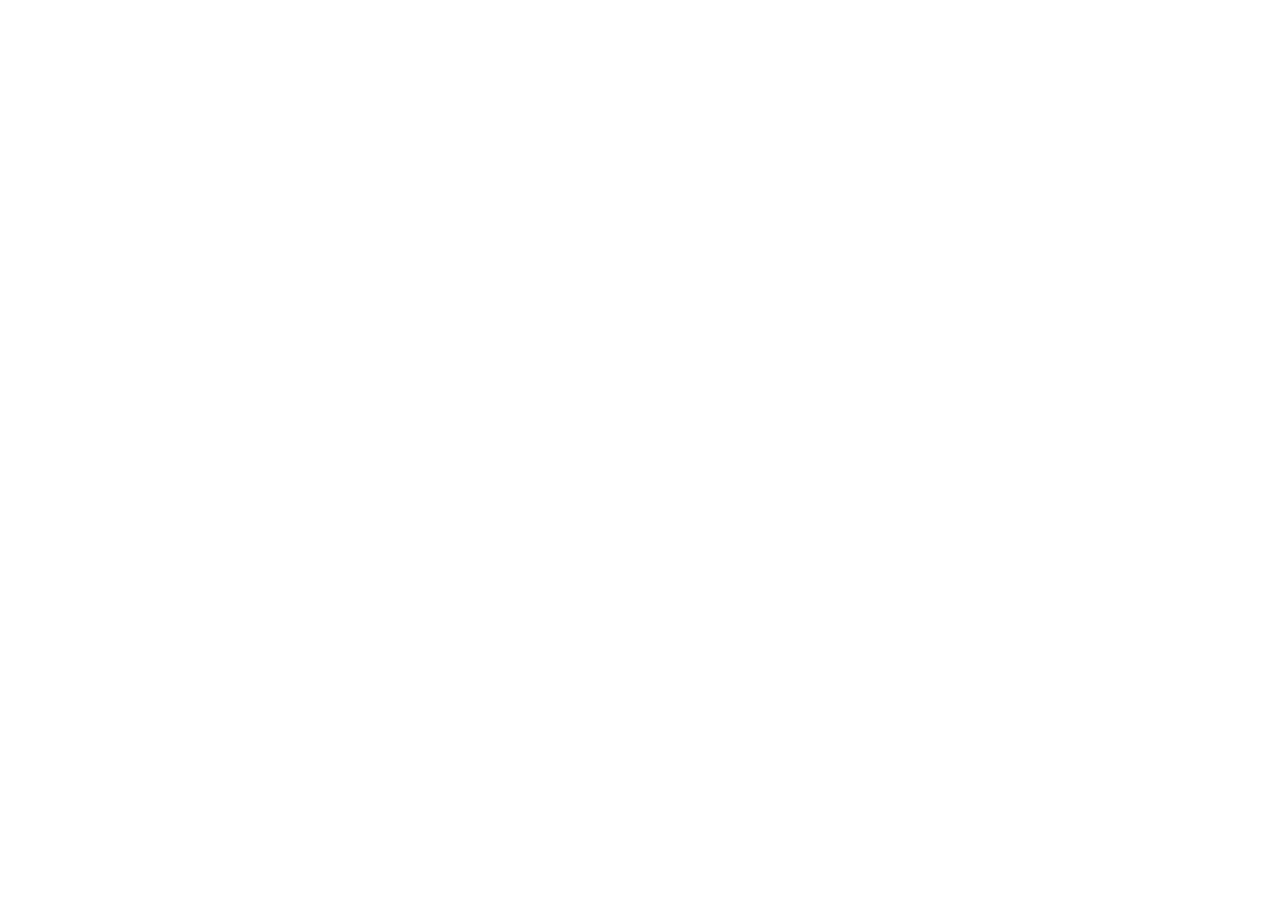
==== index.html @ d68c9070 "primer repositorio" ====
<!DOCTYPE html>
<html lang="en">
<head>
    <meta charset="UTF-8">
    <meta name="viewport" content="width=device-width, initial-scale=1.0">
    <title>Document</title>
</head>
<body>
    
</body>
</html>
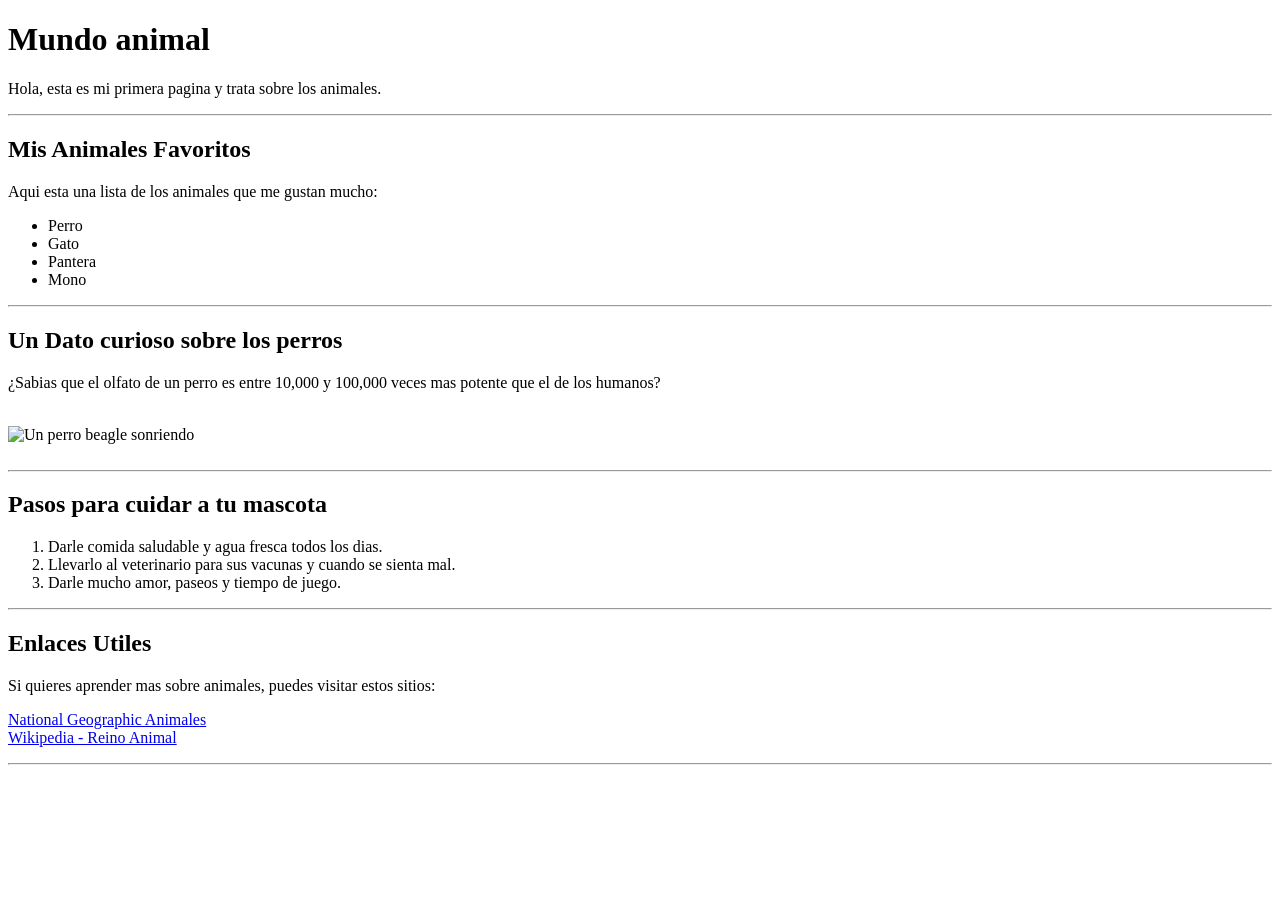
==== commit a4b44f0c: "index.html" ====
--- a/index.html
+++ b/index.html
@@ -1,11 +1,58 @@
 <!DOCTYPE html>
-<html lang="en">
+<html>
 <head>
-    <meta charset="UTF-8">
-    <meta name="viewport" content="width=device-width, initial-scale=1.0">
-    <title>Document</title>
+    <title>Mi Primera Pagina de Animales</title>
 </head>
 <body>
+
+    <h1>Mundo animal</h1>
+    <p>Hola, esta es mi primera pagina y trata sobre los animales.</p>
+
+    <hr>
+
+    <h2>Mis Animales Favoritos</h2>
+    <p>Aqui esta una lista de los animales que me gustan mucho:</p>
     
+    <ul>
+        <li>Perro </li>
+        <li>Gato </li>
+        <li>Pantera</li>
+        <li>Mono</li>
+    </ul>
+
+    <hr>
+
+    <h2>Un Dato curioso sobre los perros</h2>
+    <p>¿Sabias que el olfato de un perro es entre 10,000 y 100,000 veces mas potente que el de los humanos?</p>
+    
+    <br>
+
+    <img src="https://images.unsplash.com/photo-1543466835-00a7907e9de1?w=400" alt="Un perro beagle sonriendo" width="400">
+
+    <br><br>
+
+    <hr>
+
+    <h2>Pasos para cuidar a tu mascota</h2>
+    <ol>
+        <li>Darle comida saludable y agua fresca todos los dias.</li>
+        <li>Llevarlo al veterinario para sus vacunas y cuando se sienta mal.</li>
+        <li>Darle mucho amor, paseos y tiempo de juego.</li>
+    </ol>
+
+    <hr>
+
+    <h2>Enlaces Utiles</h2>
+    <p>Si quieres aprender mas sobre animales, puedes visitar estos sitios:</p>
+    <p>
+        <a href="https://www.nationalgeographic.es/animales" target="_blank">National Geographic Animales</a>
+        <br>
+        <a href="https://es.wikipedia.org/wiki/Animalia" target="_blank">Wikipedia - Reino Animal</a>
+    </p>
+
+    <hr>
+
+    
+
 </body>
 </html>
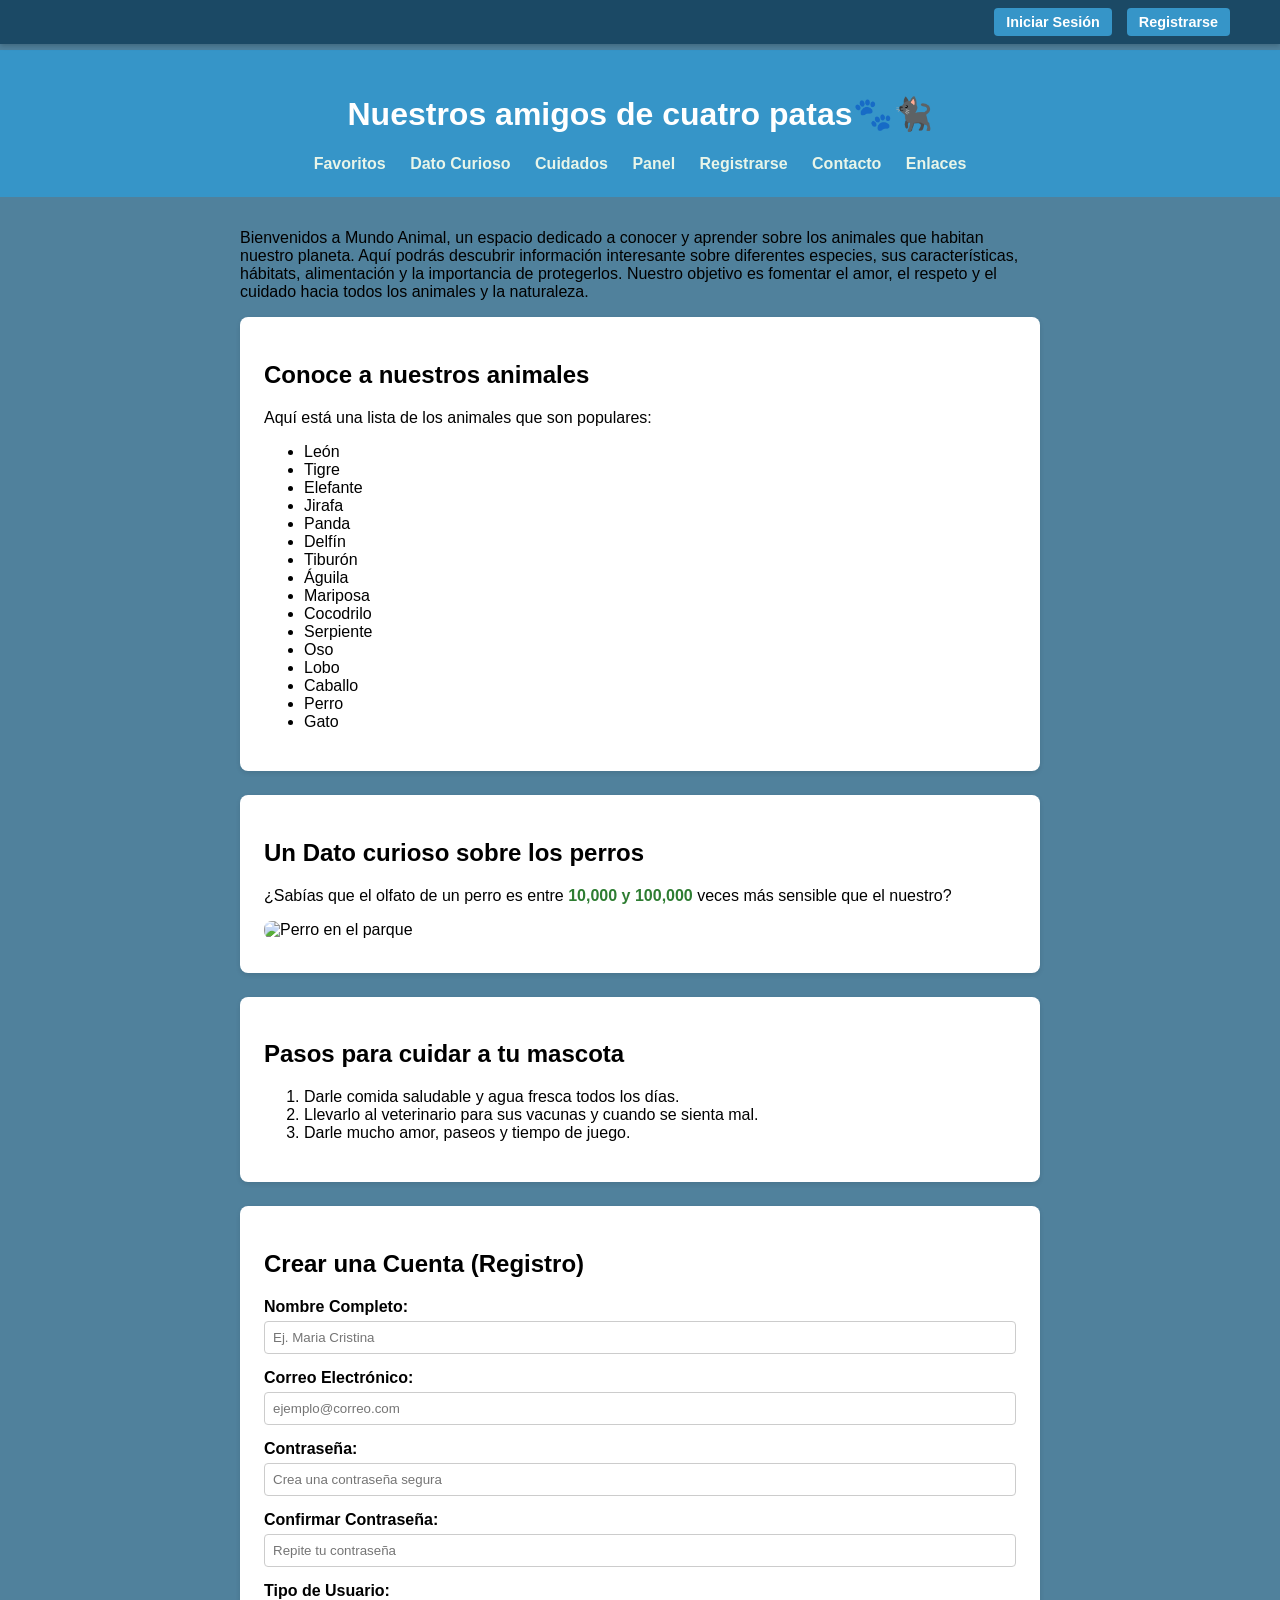
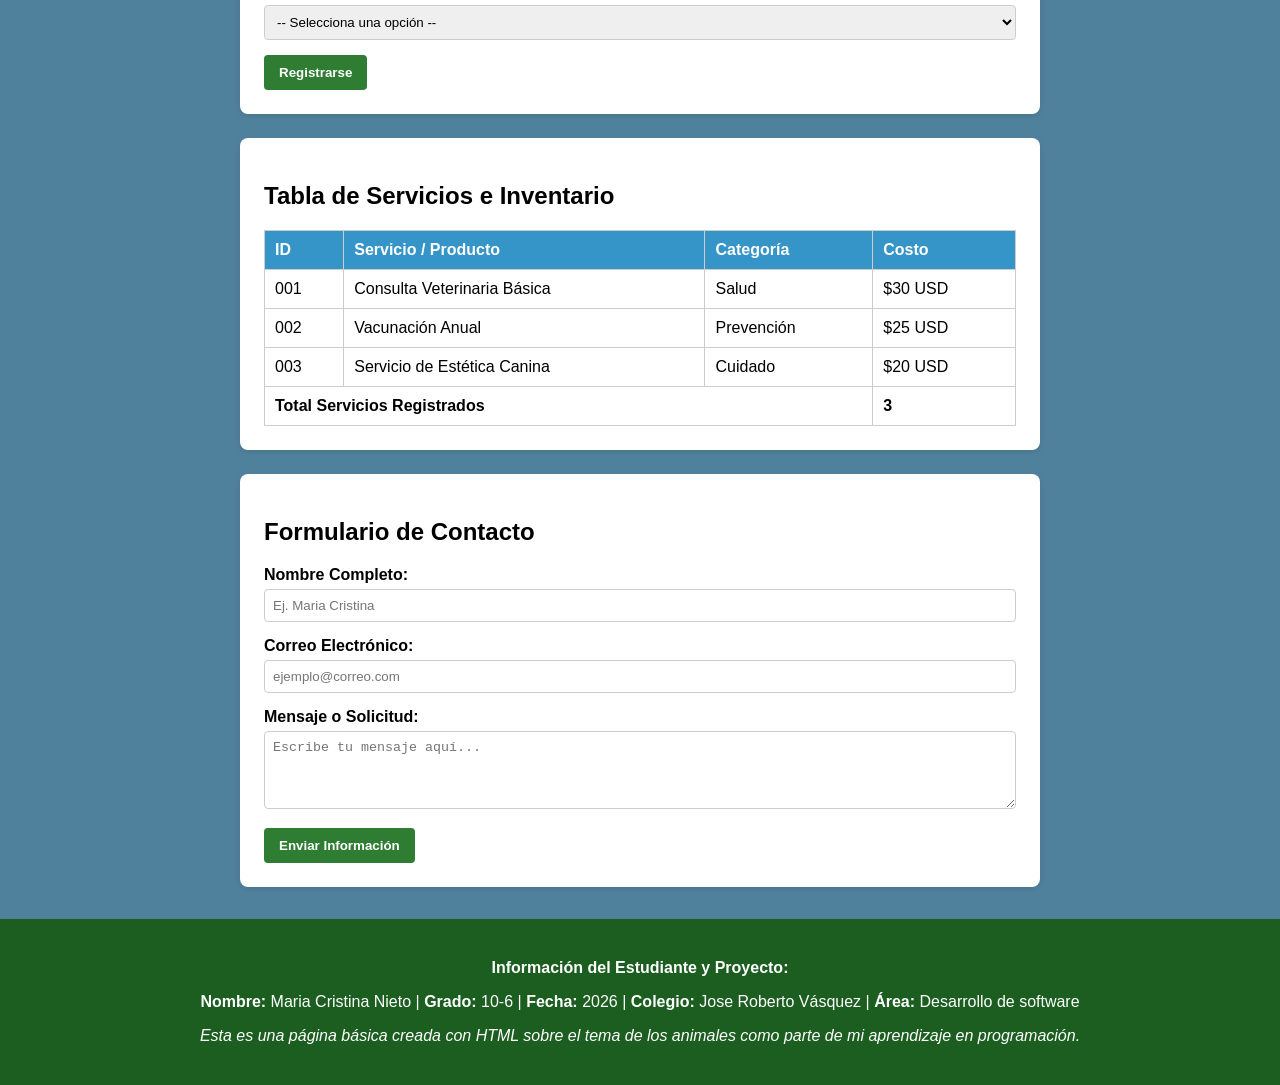
==== commit 95e7b8a3: "ejemplos-cristina" ====
--- a/index.html
+++ b/index.html
@@ -1,58 +1,358 @@
 <!DOCTYPE html>
-<html>
+<html lang="es">
 <head>
-    <title>Mi Primera Pagina de Animales</title>
+    <meta charset="UTF-8">
+    <meta name="viewport" content="width=device-width, initial-scale=1.0">
+    <title>Mundo animal</title>
+    <style>
+        html {
+            scroll-behavior: smooth;
+        }
+
+        body {
+            font-family: Arial, sans-serif;
+            margin: 0;
+            padding-top: 50px;
+            background-color: #50819c; 
+            color: #000000;
+        }
+
+        /* BARRA SUPERIOR FIJA (ESQUINA SUPERIOR DERECHA) */
+        .topbar {
+            position: fixed;
+            top: 0;
+            left: 0;
+            width: 100%;
+            background-color: #1b4965;
+            padding: 8px 20px;
+            box-sizing: border-box;
+            display: flex;
+            justify-content: flex-end;
+            align-items: center;
+            z-index: 1000;
+            box-shadow: 0 2px 5px rgba(0,0,0,0.2);
+        }
+
+        .topbar-user {
+            display: flex;
+            gap: 15px;
+            margin-right: 30px;
+        }
+
+        .topbar-user a {
+            color: #ffffff;
+            text-decoration: none;
+            font-size: 0.9rem;
+            font-weight: bold;
+            background-color: #3695c8;
+            padding: 6px 12px;
+            border-radius: 4px;
+            transition: background-color 0.3s;
+        }
+
+        .topbar-user a:hover {
+            background-color: #2e7d32;
+        }
+
+        /* ENCABEZADO Y NAVEGACIÓN PRINCIPAL */
+        header {
+            background-color: #3695c8;
+            color: white;
+            padding: 1.5rem;
+            text-align: center;
+        }
+
+        nav {
+            margin-top: 10px;
+        }
+
+        nav a {
+            color: #e8f5e9;
+            text-decoration: none;
+            margin: 0 10px;
+            font-weight: bold;
+        }
+
+        nav a:hover {
+            text-decoration: underline;
+        }
+
+        main {
+            max-width: 800px;
+            margin: 2rem auto;
+            padding: 0 1rem;
+        }
+
+        .card {
+            background-color: white;
+            border-radius: 8px;
+            padding: 1.5rem;
+            margin-bottom: 1.5rem;
+            box-shadow: 0 2px 5px rgba(0,0,0,0.1);
+        }
+
+        .card img {
+            max-width: 100%;
+            height: auto;
+            border-radius: 8px;
+            display: block;
+            margin: 10px 0;
+        }
+
+        .resaltado {
+            color: #2e7d32;
+            font-weight: bold;
+        }
+
+        /* Estilos para la tabla */
+        table {
+            width: 100%;
+            border-collapse: collapse;
+            margin-top: 10px;
+        }
+
+        table, th, td {
+            border: 1px solid #ccc;
+        }
+
+        th, td {
+            padding: 10px;
+            text-align: left;
+        }
+
+        th {
+            background-color: #3695c8;
+            color: white;
+        }
+
+        /* Estilos para formularios */
+        form div {
+            margin-bottom: 15px;
+        }
+
+        form label {
+            display: block;
+            margin-bottom: 5px;
+            font-weight: bold;
+        }
+
+        form input[type="text"],
+        form input[type="email"],
+        form input[type="password"],
+        form select,
+        form textarea {
+            width: 100%;
+            padding: 8px;
+            box-sizing: border-box;
+            border: 1px solid #ccc;
+            border-radius: 4px;
+        }
+
+        form button {
+            background-color: #2e7d32;
+            color: white;
+            border: none;
+            padding: 10px 15px;
+            border-radius: 4px;
+            cursor: pointer;
+            font-weight: bold;
+        }
+
+        form button:hover {
+            background-color: #1b5e20;
+        }
+
+        footer {
+            background-color: #1b5e20;
+            color: white;
+            text-align: center;
+            padding: 1.5rem;
+            margin-top: 2rem;
+        }
+
+        footer a {
+            color: #a5d6a7;
+        }
+    </style>
 </head>
 <body>
 
-    <h1>Mundo animal</h1>
-    <p>Hola, esta es mi primera pagina y trata sobre los animales.</p>
-
-    <hr>
-
-    <h2>Mis Animales Favoritos</h2>
-    <p>Aqui esta una lista de los animales que me gustan mucho:</p>
+    <!-- BARRA SUPERIOR FIJA CON BOTONES EN LA ESQUINA -->
+    <div class="topbar">
+        <div class="topbar-user">
+            <a href="#contacto"> Iniciar Sesión</a>
+            <a href="#registro">Registrarse</a>
+        </div>
+    </div>
+
+    <header>
+        <h1>Nuestros amigos de cuatro patas🐾🐈‍⬛</h1>
+        <nav>
+            <a href="#favoritos">Favoritos</a>
+            <a href="#datos">Dato Curioso</a>
+            <a href="#cuidados">Cuidados</a>
+            <a href="#panel">Panel</a>
+            <a href="#registro">Registrarse</a>
+            <a href="#contacto">Contacto</a>
+            <a href="#enlaces">Enlaces</a>
+        </nav>
+    </header>
+
+    <main>
+        <p>Bienvenidos a Mundo Animal, un espacio dedicado a conocer y aprender sobre los animales que habitan nuestro planeta. Aquí podrás descubrir información interesante sobre diferentes especies, sus características, hábitats, alimentación y la importancia de protegerlos. Nuestro objetivo es fomentar el amor, el respeto y el cuidado hacia todos los animales y la naturaleza.</p>
+
+        <!-- Bloque 1: Favoritos -->
+        <div class="card" id="favoritos">
+            <h2>Conoce a nuestros animales</h2>
+            <p>Aquí está una lista de los animales que son populares:</p>
+            <ul>
+                <li>León</li>
+                <li>Tigre</li>
+                <li>Elefante</li>
+                <li>Jirafa</li>
+                <li>Panda</li>
+                <li>Delfín</li>
+                <li>Tiburón</li>
+                <li>Águila</li>
+                <li>Mariposa</li>
+                <li>Cocodrilo</li>
+                <li>Serpiente</li>
+                <li>Oso</li>
+                <li>Lobo</li>
+                <li>Caballo</li>
+                <li>Perro</li>
+                <li>Gato</li>
+            </ul>
+        </div>
+
+        <!-- Bloque 2: Dato curioso -->
+        <div class="card" id="datos">
+            <h2>Un Dato curioso sobre los perros</h2>
+            <p>¿Sabías que el olfato de un perro es entre <span class="resaltado">10,000 y 100,000</span> veces más sensible que el nuestro?</p>
+            <img src="https://images.unsplash.com/photo-1543466835-00a7907e9de1" alt="Perro en el parque">
+        </div>
+
+        <!-- Bloque 3: Pasos para cuidar a la mascota -->
+        <div class="card" id="cuidados">
+            <h2>Pasos para cuidar a tu mascota</h2>
+            <ol>
+                <li>Darle comida saludable y agua fresca todos los días.</li>
+                <li>Llevarlo al veterinario para sus vacunas y cuando se sienta mal.</li>
+                <li>Darle mucho amor, paseos y tiempo de juego.</li>
+            </ol>
+        </div>
+
+        <!-- FORMULARIO DE REGISTRO -->
+        <div class="card" id="registro">
+            <h2>Crear una Cuenta (Registro)</h2>
+            <form action="#" method="POST">
+                <div>
+                    <label for="reg_nombre">Nombre Completo:</label>
+                    <input type="text" id="reg_nombre" name="reg_nombre" placeholder="Ej. Maria Cristina" required>
+                </div>
+                <div>
+                    <label for="reg_correo">Correo Electrónico:</label>
+                    <input type="email" id="reg_correo" name="reg_correo" placeholder="ejemplo@correo.com" required>
+                </div>
+                <div>
+                    <label for="reg_password">Contraseña:</label>
+                    <input type="password" id="reg_password" name="reg_password" placeholder="Crea una contraseña segura" required>
+                </div>
+                <div>
+                    <label for="reg_confirm_password">Confirmar Contraseña:</label>
+                    <input type="password" id="reg_confirm_password" name="reg_confirm_password" placeholder="Repite tu contraseña" required>
+                </div>
+                <div>
+                    <label for="reg_rol">Tipo de Usuario:</label>
+                    <select id="reg_rol" name="reg_rol" required>
+                        <option value="">-- Selecciona una opción --</option>
+                        <option value="estudiante">Estudiante</option>
+                        <option value="usuario">Usuario General</option>
+                        <option value="administrador">Administrador</option>
+                    </select>
+                </div>
+                <button type="submit">Registrarse</button>
+            </form>
+        </div>
+
+        <!-- Tabla Semántica de Servicios / Inventario -->
+        <div class="card" id="panel">
+            <h2>Tabla de Servicios e Inventario</h2>
+            <table>
+                <thead>
+                    <tr>
+                        <th>ID</th>
+                        <th>Servicio / Producto</th>
+                        <th>Categoría</th>
+                        <th>Costo</th>
+                    </tr>
+                </thead>
+                <tbody>
+                    <tr>
+                        <td>001</td>
+                        <td>Consulta Veterinaria Básica</td>
+                        <td>Salud</td>
+                        <td>$30 USD</td>
+                    </tr>
+                    <tr>
+                        <td>002</td>
+                        <td>Vacunación Anual</td>
+                        <td>Prevención</td>
+                        <td>$25 USD</td>
+                    </tr>
+                    <tr>
+                        <td>003</td>
+                        <td>Servicio de Estética Canina</td>
+                        <td>Cuidado</td>
+                        <td>$20 USD</td>
+                    </tr>
+                </tbody>
+                <tfoot>
+                    <tr>
+                        <td colspan="3"><strong>Total Servicios Registrados</strong></td>
+                        <td><strong>3</strong></td>
+                    </tr>
+                </tfoot>
+            </table>
+        </div>
+
+        <!-- FORMULARIO DE CONTACTO -->
+        <div class="card" id="contacto">
+            <h2>Formulario de Contacto</h2>
+            <form action="#" method="POST">
+                <div>
+                    <label for="nombre">Nombre Completo:</label>
+                    <input type="text" id="nombre" name="nombre" placeholder="Ej. Maria Cristina" required>
+                </div>
+                <div>
+                    <label for="correo">Correo Electrónico:</label>
+                    <input type="email" id="correo" name="correo" placeholder="ejemplo@correo.com" required>
+                </div>
+                <div>
+                    <label for="mensaje">Mensaje o Solicitud:</label>
+                    <textarea id="mensaje" name="mensaje" rows="4" placeholder="Escribe tu mensaje aquí..." required></textarea>
+                </div>
+                <button type="submit">Enviar Información</button>
+            </form>
+        </div>
+
+        <!-- Bloque 4: Enlaces útiles -->
     
-    <ul>
-        <li>Perro </li>
-        <li>Gato </li>
-        <li>Pantera</li>
-        <li>Mono</li>
-    </ul>
-
-    <hr>
-
-    <h2>Un Dato curioso sobre los perros</h2>
-    <p>¿Sabias que el olfato de un perro es entre 10,000 y 100,000 veces mas potente que el de los humanos?</p>
-    
-    <br>
-
-    <img src="https://images.unsplash.com/photo-1543466835-00a7907e9de1?w=400" alt="Un perro beagle sonriendo" width="400">
-
-    <br><br>
-
-    <hr>
-
-    <h2>Pasos para cuidar a tu mascota</h2>
-    <ol>
-        <li>Darle comida saludable y agua fresca todos los dias.</li>
-        <li>Llevarlo al veterinario para sus vacunas y cuando se sienta mal.</li>
-        <li>Darle mucho amor, paseos y tiempo de juego.</li>
-    </ol>
-
-    <hr>
-
-    <h2>Enlaces Utiles</h2>
-    <p>Si quieres aprender mas sobre animales, puedes visitar estos sitios:</p>
-    <p>
-        <a href="https://www.nationalgeographic.es/animales" target="_blank">National Geographic Animales</a>
-        <br>
-        <a href="https://es.wikipedia.org/wiki/Animalia" target="_blank">Wikipedia - Reino Animal</a>
-    </p>
-
-    <hr>
-
-    
+        </div>
+    </main>
+
+    <!-- Pie de página semántico -->
+    <footer>
+        <p><b>Información del Estudiante y Proyecto:</b></p>
+        <p>
+            <b>Nombre:</b> Maria Cristina Nieto |
+            <b>Grado:</b> 10-6 |
+            <b>Fecha:</b> 2026 |
+            <b>Colegio:</b> Jose Roberto Vásquez |
+            <b>Área:</b> Desarrollo de software
+        </p>
+        <p><i>Esta es una página básica creada con HTML sobre el tema de los animales como parte de mi aprendizaje en programación.</i></p>
+    </footer>
 
 </body>
 </html>
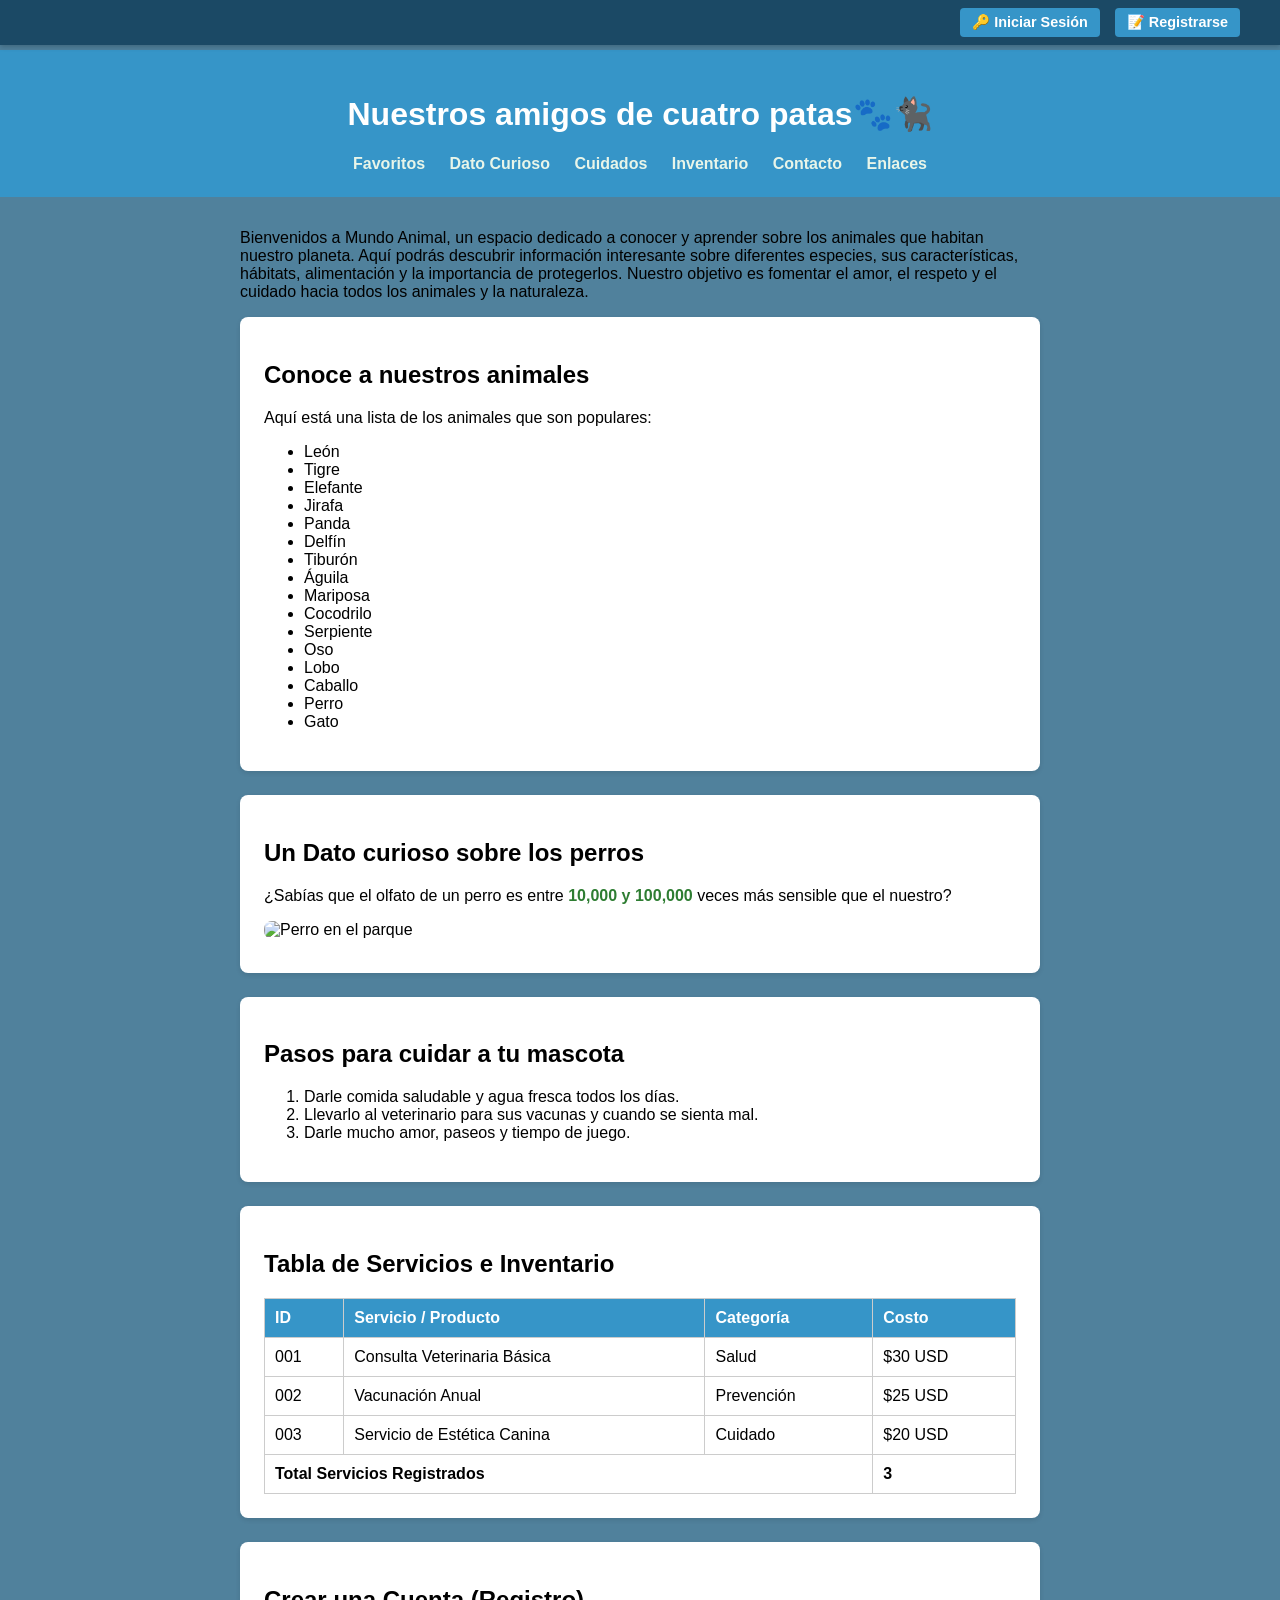
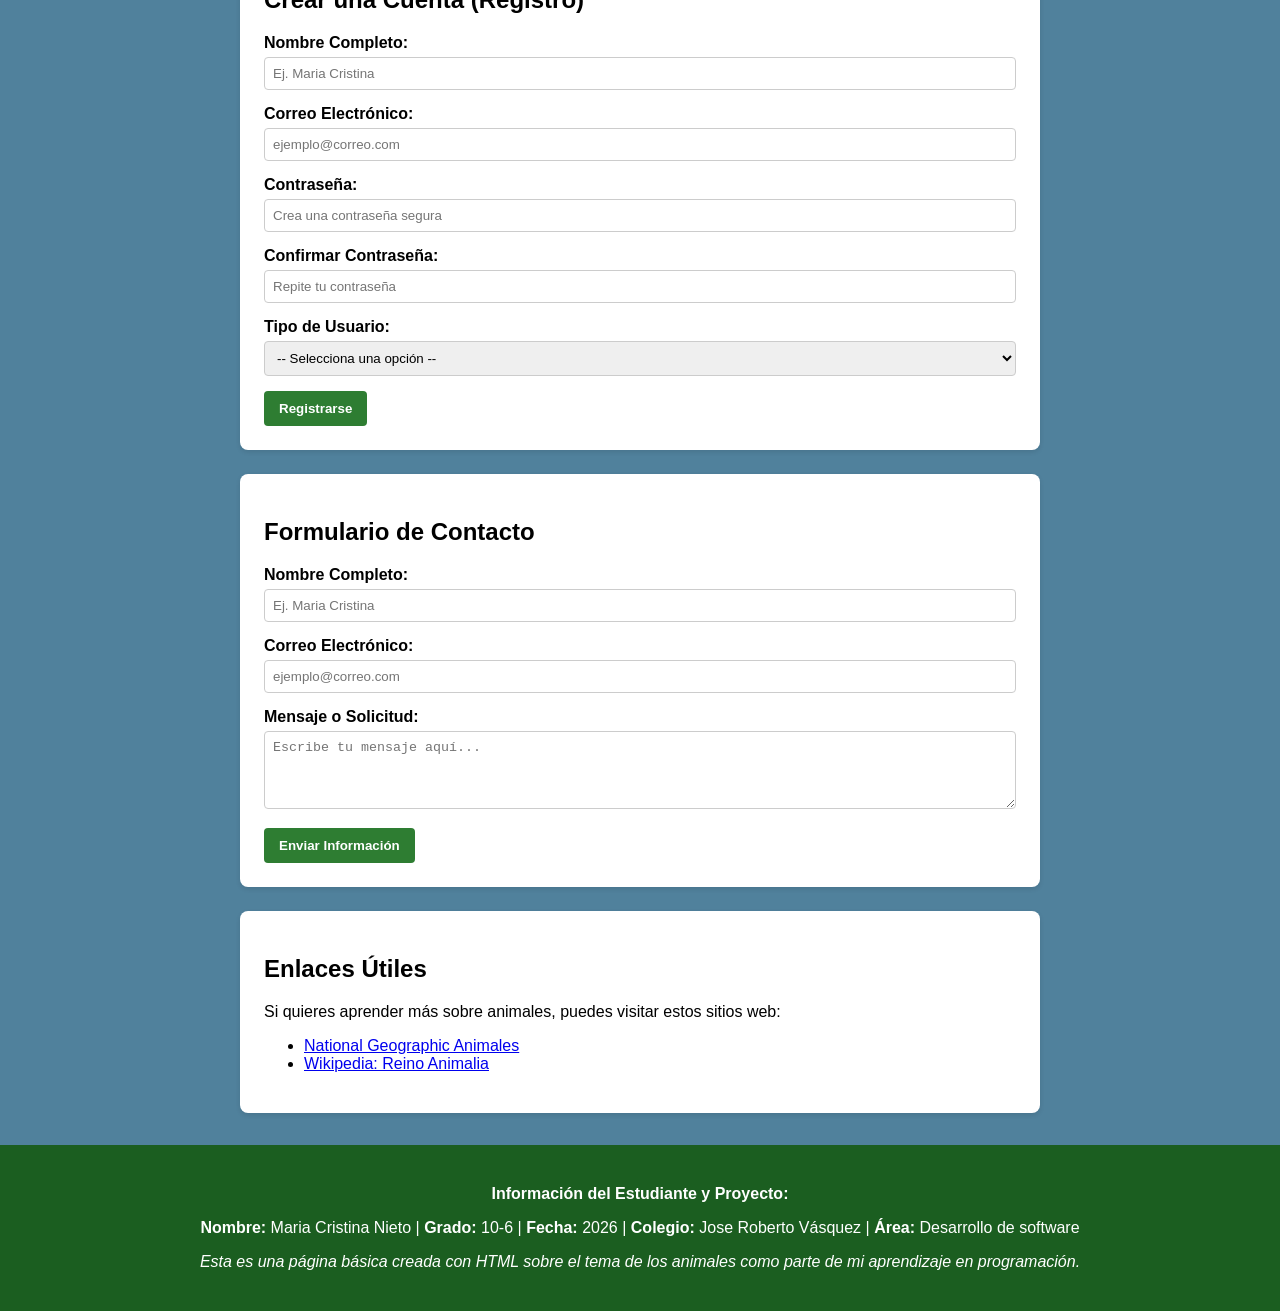
==== commit e570e2e2: "seguimiento de index" ====
--- a/index.html
+++ b/index.html
@@ -3,7 +3,7 @@
 <head>
     <meta charset="UTF-8">
     <meta name="viewport" content="width=device-width, initial-scale=1.0">
-    <title>Mundo animal</title>
+    <title>Mundo Animal - Panel de Administración</title>
     <style>
         html {
             scroll-behavior: smooth;
@@ -17,7 +17,7 @@
             color: #000000;
         }
 
-        /* BARRA SUPERIOR FIJA (ESQUINA SUPERIOR DERECHA) */
+        /* BARRA SUPERIOR FIJA EN LA ESQUINA SUPERIOR DERECHA */
         .topbar {
             position: fixed;
             top: 0;
@@ -36,7 +36,7 @@
         .topbar-user {
             display: flex;
             gap: 15px;
-            margin-right: 30px;
+            margin-right: 20px;
         }
 
         .topbar-user a {
@@ -104,7 +104,7 @@
             font-weight: bold;
         }
 
-        /* Estilos para la tabla */
+        /* REQUERIMIENTO DIAPOSITIVA: Estilos para la Tabla Semántica */
         table {
             width: 100%;
             border-collapse: collapse;
@@ -125,7 +125,7 @@
             color: white;
         }
 
-        /* Estilos para formularios */
+        /* REQUERIMIENTO DIAPOSITIVA: Estilos para Formulario Accesible */
         form div {
             margin-bottom: 15px;
         }
@@ -177,11 +177,11 @@
 </head>
 <body>
 
-    <!-- BARRA SUPERIOR FIJA CON BOTONES EN LA ESQUINA -->
+    <!-- INICIO DE SESIÓN Y REGISTRO EN LA ESQUINA SUPERIOR DERECHA -->
     <div class="topbar">
         <div class="topbar-user">
-            <a href="#contacto"> Iniciar Sesión</a>
-            <a href="#registro">Registrarse</a>
+            <a href="#contacto">🔑 Iniciar Sesión</a>
+            <a href="#registro">📝 Registrarse</a>
         </div>
     </div>
 
@@ -191,8 +191,7 @@
             <a href="#favoritos">Favoritos</a>
             <a href="#datos">Dato Curioso</a>
             <a href="#cuidados">Cuidados</a>
-            <a href="#panel">Panel</a>
-            <a href="#registro">Registrarse</a>
+            <a href="#panel">Inventario</a>
             <a href="#contacto">Contacto</a>
             <a href="#enlaces">Enlaces</a>
         </nav>
@@ -242,7 +241,48 @@
             </ol>
         </div>
 
-        <!-- FORMULARIO DE REGISTRO -->
+        <!-- TAREA 1 DE LA DIAPOSITIVA: TABLA SEMÁNTICA DE INVENTARIO / SERVICIOS -->
+        <div class="card" id="panel">
+            <h2>Tabla de Servicios e Inventario</h2>
+            <table>
+                <thead>
+                    <tr>
+                        <th>ID</th>
+                        <th>Servicio / Producto</th>
+                        <th>Categoría</th>
+                        <th>Costo</th>
+                    </tr>
+                </thead>
+                <tbody>
+                    <tr>
+                        <td>001</td>
+                        <td>Consulta Veterinaria Básica</td>
+                        <td>Salud</td>
+                        <td>$30 USD</td>
+                    </tr>
+                    <tr>
+                        <td>002</td>
+                        <td>Vacunación Anual</td>
+                        <td>Prevención</td>
+                        <td>$25 USD</td>
+                    </tr>
+                    <tr>
+                        <td>003</td>
+                        <td>Servicio de Estética Canina</td>
+                        <td>Cuidado</td>
+                        <td>$20 USD</td>
+                    </tr>
+                </tbody>
+                <tfoot>
+                    <tr>
+                        <td colspan="3"><strong>Total Servicios Registrados</strong></td>
+                        <td><strong>3</strong></td>
+                    </tr>
+                </tfoot>
+            </table>
+        </div>
+
+        <!-- FORMULARIO DE REGISTRO (Opcional) -->
         <div class="card" id="registro">
             <h2>Crear una Cuenta (Registro)</h2>
             <form action="#" method="POST">
@@ -275,48 +315,7 @@
             </form>
         </div>
 
-        <!-- Tabla Semántica de Servicios / Inventario -->
-        <div class="card" id="panel">
-            <h2>Tabla de Servicios e Inventario</h2>
-            <table>
-                <thead>
-                    <tr>
-                        <th>ID</th>
-                        <th>Servicio / Producto</th>
-                        <th>Categoría</th>
-                        <th>Costo</th>
-                    </tr>
-                </thead>
-                <tbody>
-                    <tr>
-                        <td>001</td>
-                        <td>Consulta Veterinaria Básica</td>
-                        <td>Salud</td>
-                        <td>$30 USD</td>
-                    </tr>
-                    <tr>
-                        <td>002</td>
-                        <td>Vacunación Anual</td>
-                        <td>Prevención</td>
-                        <td>$25 USD</td>
-                    </tr>
-                    <tr>
-                        <td>003</td>
-                        <td>Servicio de Estética Canina</td>
-                        <td>Cuidado</td>
-                        <td>$20 USD</td>
-                    </tr>
-                </tbody>
-                <tfoot>
-                    <tr>
-                        <td colspan="3"><strong>Total Servicios Registrados</strong></td>
-                        <td><strong>3</strong></td>
-                    </tr>
-                </tfoot>
-            </table>
-        </div>
-
-        <!-- FORMULARIO DE CONTACTO -->
+        <!-- TAREA 2 DE LA DIAPOSITIVA: FORMULARIO INTEGRADO (CONTACTO/MENSAJES) -->
         <div class="card" id="contacto">
             <h2>Formulario de Contacto</h2>
             <form action="#" method="POST">
@@ -337,7 +336,13 @@
         </div>
 
         <!-- Bloque 4: Enlaces útiles -->
-    
+        <div class="card" id="enlaces">
+            <h2>Enlaces Útiles</h2>
+            <p>Si quieres aprender más sobre animales, puedes visitar estos sitios web:</p>
+            <ul>
+                <li><a href="https://www.nationalgeographic.es/animales" target="_blank">National Geographic Animales</a></li>
+                <li><a href="https://es.wikipedia.org/wiki/Animalia" target="_blank">Wikipedia: Reino Animalia</a></li>
+            </ul>
         </div>
     </main>
 
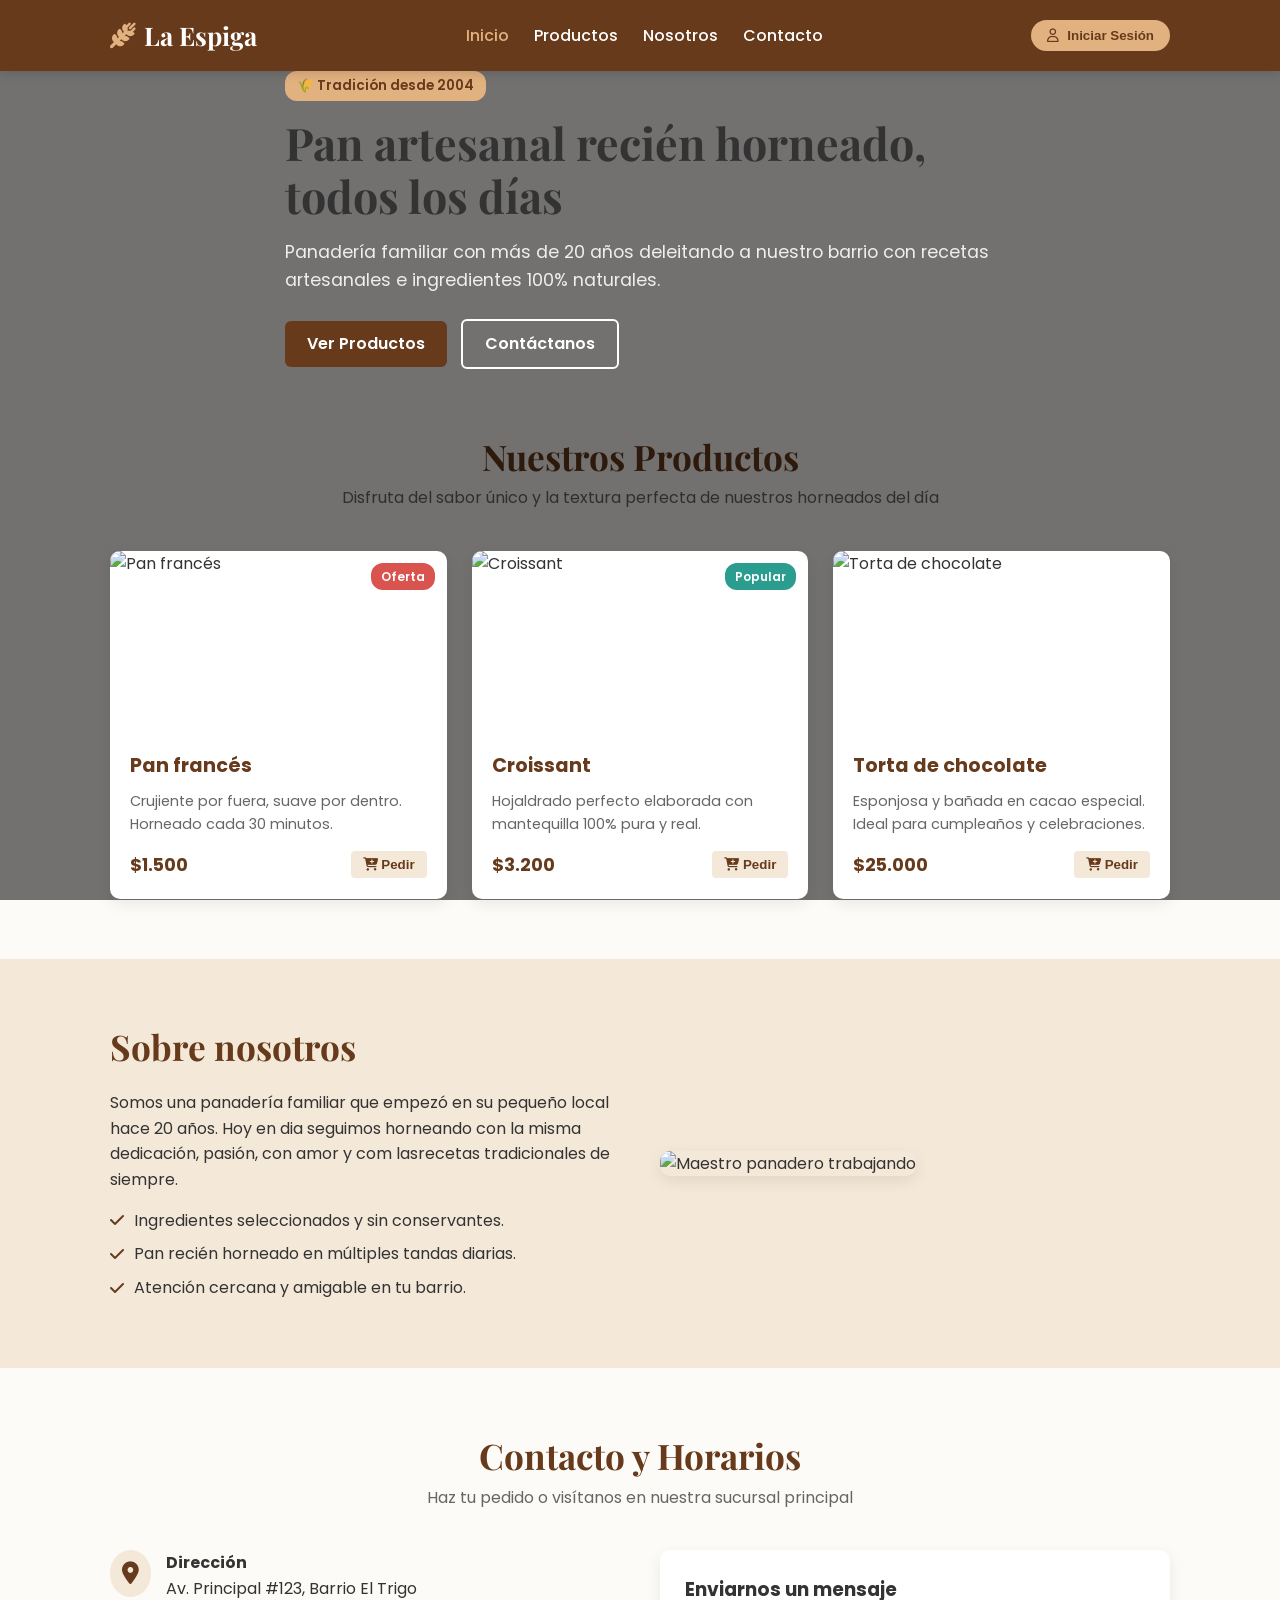
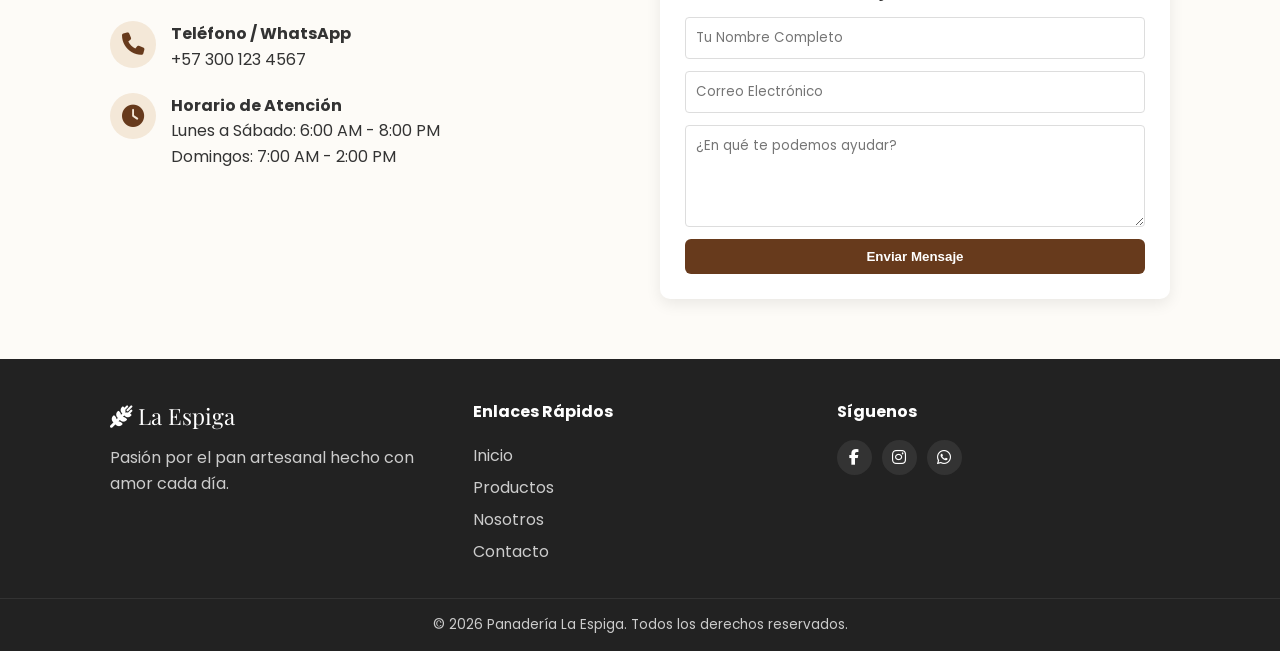
==== commit ece2f8d8: "Add files via upload" ====
--- a/index.html
+++ b/index.html
@@ -1,363 +1,248 @@
 <!DOCTYPE html>
 <html lang="es">
 <head>
-    <meta charset="UTF-8">
-    <meta name="viewport" content="width=device-width, initial-scale=1.0">
-    <title>Mundo Animal - Panel de Administración</title>
-    <style>
-        html {
-            scroll-behavior: smooth;
-        }
-
-        body {
-            font-family: Arial, sans-serif;
-            margin: 0;
-            padding-top: 50px;
-            background-color: #50819c; 
-            color: #000000;
-        }
-
-        /* BARRA SUPERIOR FIJA EN LA ESQUINA SUPERIOR DERECHA */
-        .topbar {
-            position: fixed;
-            top: 0;
-            left: 0;
-            width: 100%;
-            background-color: #1b4965;
-            padding: 8px 20px;
-            box-sizing: border-box;
-            display: flex;
-            justify-content: flex-end;
-            align-items: center;
-            z-index: 1000;
-            box-shadow: 0 2px 5px rgba(0,0,0,0.2);
-        }
-
-        .topbar-user {
-            display: flex;
-            gap: 15px;
-            margin-right: 20px;
-        }
-
-        .topbar-user a {
-            color: #ffffff;
-            text-decoration: none;
-            font-size: 0.9rem;
-            font-weight: bold;
-            background-color: #3695c8;
-            padding: 6px 12px;
-            border-radius: 4px;
-            transition: background-color 0.3s;
-        }
-
-        .topbar-user a:hover {
-            background-color: #2e7d32;
-        }
-
-        /* ENCABEZADO Y NAVEGACIÓN PRINCIPAL */
-        header {
-            background-color: #3695c8;
-            color: white;
-            padding: 1.5rem;
-            text-align: center;
-        }
-
-        nav {
-            margin-top: 10px;
-        }
-
-        nav a {
-            color: #e8f5e9;
-            text-decoration: none;
-            margin: 0 10px;
-            font-weight: bold;
-        }
-
-        nav a:hover {
-            text-decoration: underline;
-        }
-
-        main {
-            max-width: 800px;
-            margin: 2rem auto;
-            padding: 0 1rem;
-        }
-
-        .card {
-            background-color: white;
-            border-radius: 8px;
-            padding: 1.5rem;
-            margin-bottom: 1.5rem;
-            box-shadow: 0 2px 5px rgba(0,0,0,0.1);
-        }
-
-        .card img {
-            max-width: 100%;
-            height: auto;
-            border-radius: 8px;
-            display: block;
-            margin: 10px 0;
-        }
-
-        .resaltado {
-            color: #2e7d32;
-            font-weight: bold;
-        }
-
-        /* REQUERIMIENTO DIAPOSITIVA: Estilos para la Tabla Semántica */
-        table {
-            width: 100%;
-            border-collapse: collapse;
-            margin-top: 10px;
-        }
-
-        table, th, td {
-            border: 1px solid #ccc;
-        }
-
-        th, td {
-            padding: 10px;
-            text-align: left;
-        }
-
-        th {
-            background-color: #3695c8;
-            color: white;
-        }
-
-        /* REQUERIMIENTO DIAPOSITIVA: Estilos para Formulario Accesible */
-        form div {
-            margin-bottom: 15px;
-        }
-
-        form label {
-            display: block;
-            margin-bottom: 5px;
-            font-weight: bold;
-        }
-
-        form input[type="text"],
-        form input[type="email"],
-        form input[type="password"],
-        form select,
-        form textarea {
-            width: 100%;
-            padding: 8px;
-            box-sizing: border-box;
-            border: 1px solid #ccc;
-            border-radius: 4px;
-        }
-
-        form button {
-            background-color: #2e7d32;
-            color: white;
-            border: none;
-            padding: 10px 15px;
-            border-radius: 4px;
-            cursor: pointer;
-            font-weight: bold;
-        }
-
-        form button:hover {
-            background-color: #1b5e20;
-        }
-
-        footer {
-            background-color: #1b5e20;
-            color: white;
-            text-align: center;
-            padding: 1.5rem;
-            margin-top: 2rem;
-        }
-
-        footer a {
-            color: #a5d6a7;
-        }
-    </style>
+  <meta charset="UTF-8">
+  <meta name="viewport" content="width=device-width, initial-scale=1.0">
+  <title>Panadería La Espiga 🌾 | Artesanal y Tradicional</title>
+  <link rel="stylesheet" href="style.css">
+  <!-- Google Fonts & Font Awesome Icons -->
+  <link href="https://fonts.googleapis.com/css2?family=Playfair+Display:wght@600;700&family=Poppins:wght@300;400;500;600&display=swap" rel="stylesheet">
+  <link rel="stylesheet" href="https://cdnjs.cloudflare.com/ajax/libs/font-awesome/6.4.0/css/all.min.css">
 </head>
 <body>
 
-    <!-- INICIO DE SESIÓN Y REGISTRO EN LA ESQUINA SUPERIOR DERECHA -->
-    <div class="topbar">
-        <div class="topbar-user">
-            <a href="#contacto">🔑 Iniciar Sesión</a>
-            <a href="#registro">📝 Registrarse</a>
-        </div>
-    </div>
-
-    <header>
-        <h1>Nuestros amigos de cuatro patas🐾🐈‍⬛</h1>
-        <nav>
-            <a href="#favoritos">Favoritos</a>
-            <a href="#datos">Dato Curioso</a>
-            <a href="#cuidados">Cuidados</a>
-            <a href="#panel">Inventario</a>
-            <a href="#contacto">Contacto</a>
-            <a href="#enlaces">Enlaces</a>
-        </nav>
-    </header>
-
-    <main>
-        <p>Bienvenidos a Mundo Animal, un espacio dedicado a conocer y aprender sobre los animales que habitan nuestro planeta. Aquí podrás descubrir información interesante sobre diferentes especies, sus características, hábitats, alimentación y la importancia de protegerlos. Nuestro objetivo es fomentar el amor, el respeto y el cuidado hacia todos los animales y la naturaleza.</p>
-
-        <!-- Bloque 1: Favoritos -->
-        <div class="card" id="favoritos">
-            <h2>Conoce a nuestros animales</h2>
-            <p>Aquí está una lista de los animales que son populares:</p>
-            <ul>
-                <li>León</li>
-                <li>Tigre</li>
-                <li>Elefante</li>
-                <li>Jirafa</li>
-                <li>Panda</li>
-                <li>Delfín</li>
-                <li>Tiburón</li>
-                <li>Águila</li>
-                <li>Mariposa</li>
-                <li>Cocodrilo</li>
-                <li>Serpiente</li>
-                <li>Oso</li>
-                <li>Lobo</li>
-                <li>Caballo</li>
-                <li>Perro</li>
-                <li>Gato</li>
-            </ul>
-        </div>
-
-        <!-- Bloque 2: Dato curioso -->
-        <div class="card" id="datos">
-            <h2>Un Dato curioso sobre los perros</h2>
-            <p>¿Sabías que el olfato de un perro es entre <span class="resaltado">10,000 y 100,000</span> veces más sensible que el nuestro?</p>
-            <img src="https://images.unsplash.com/photo-1543466835-00a7907e9de1" alt="Perro en el parque">
-        </div>
-
-        <!-- Bloque 3: Pasos para cuidar a la mascota -->
-        <div class="card" id="cuidados">
-            <h2>Pasos para cuidar a tu mascota</h2>
-            <ol>
-                <li>Darle comida saludable y agua fresca todos los días.</li>
-                <li>Llevarlo al veterinario para sus vacunas y cuando se sienta mal.</li>
-                <li>Darle mucho amor, paseos y tiempo de juego.</li>
-            </ol>
-        </div>
-
-        <!-- TAREA 1 DE LA DIAPOSITIVA: TABLA SEMÁNTICA DE INVENTARIO / SERVICIOS -->
-        <div class="card" id="panel">
-            <h2>Tabla de Servicios e Inventario</h2>
-            <table>
-                <thead>
-                    <tr>
-                        <th>ID</th>
-                        <th>Servicio / Producto</th>
-                        <th>Categoría</th>
-                        <th>Costo</th>
-                    </tr>
-                </thead>
-                <tbody>
-                    <tr>
-                        <td>001</td>
-                        <td>Consulta Veterinaria Básica</td>
-                        <td>Salud</td>
-                        <td>$30 USD</td>
-                    </tr>
-                    <tr>
-                        <td>002</td>
-                        <td>Vacunación Anual</td>
-                        <td>Prevención</td>
-                        <td>$25 USD</td>
-                    </tr>
-                    <tr>
-                        <td>003</td>
-                        <td>Servicio de Estética Canina</td>
-                        <td>Cuidado</td>
-                        <td>$20 USD</td>
-                    </tr>
-                </tbody>
-                <tfoot>
-                    <tr>
-                        <td colspan="3"><strong>Total Servicios Registrados</strong></td>
-                        <td><strong>3</strong></td>
-                    </tr>
-                </tfoot>
-            </table>
-        </div>
-
-        <!-- FORMULARIO DE REGISTRO (Opcional) -->
-        <div class="card" id="registro">
-            <h2>Crear una Cuenta (Registro)</h2>
-            <form action="#" method="POST">
-                <div>
-                    <label for="reg_nombre">Nombre Completo:</label>
-                    <input type="text" id="reg_nombre" name="reg_nombre" placeholder="Ej. Maria Cristina" required>
-                </div>
-                <div>
-                    <label for="reg_correo">Correo Electrónico:</label>
-                    <input type="email" id="reg_correo" name="reg_correo" placeholder="ejemplo@correo.com" required>
-                </div>
-                <div>
-                    <label for="reg_password">Contraseña:</label>
-                    <input type="password" id="reg_password" name="reg_password" placeholder="Crea una contraseña segura" required>
-                </div>
-                <div>
-                    <label for="reg_confirm_password">Confirmar Contraseña:</label>
-                    <input type="password" id="reg_confirm_password" name="reg_confirm_password" placeholder="Repite tu contraseña" required>
-                </div>
-                <div>
-                    <label for="reg_rol">Tipo de Usuario:</label>
-                    <select id="reg_rol" name="reg_rol" required>
-                        <option value="">-- Selecciona una opción --</option>
-                        <option value="estudiante">Estudiante</option>
-                        <option value="usuario">Usuario General</option>
-                        <option value="administrador">Administrador</option>
-                    </select>
-                </div>
-                <button type="submit">Registrarse</button>
-            </form>
-        </div>
-
-        <!-- TAREA 2 DE LA DIAPOSITIVA: FORMULARIO INTEGRADO (CONTACTO/MENSAJES) -->
-        <div class="card" id="contacto">
-            <h2>Formulario de Contacto</h2>
-            <form action="#" method="POST">
-                <div>
-                    <label for="nombre">Nombre Completo:</label>
-                    <input type="text" id="nombre" name="nombre" placeholder="Ej. Maria Cristina" required>
-                </div>
-                <div>
-                    <label for="correo">Correo Electrónico:</label>
-                    <input type="email" id="correo" name="correo" placeholder="ejemplo@correo.com" required>
-                </div>
-                <div>
-                    <label for="mensaje">Mensaje o Solicitud:</label>
-                    <textarea id="mensaje" name="mensaje" rows="4" placeholder="Escribe tu mensaje aquí..." required></textarea>
-                </div>
-                <button type="submit">Enviar Información</button>
-            </form>
-        </div>
-
-        <!-- Bloque 4: Enlaces útiles -->
-        <div class="card" id="enlaces">
-            <h2>Enlaces Útiles</h2>
-            <p>Si quieres aprender más sobre animales, puedes visitar estos sitios web:</p>
-            <ul>
-                <li><a href="https://www.nationalgeographic.es/animales" target="_blank">National Geographic Animales</a></li>
-                <li><a href="https://es.wikipedia.org/wiki/Animalia" target="_blank">Wikipedia: Reino Animalia</a></li>
-            </ul>
-        </div>
-    </main>
-
-    <!-- Pie de página semántico -->
-    <footer>
-        <p><b>Información del Estudiante y Proyecto:</b></p>
-        <p>
-            <b>Nombre:</b> Maria Cristina Nieto |
-            <b>Grado:</b> 10-6 |
-            <b>Fecha:</b> 2026 |
-            <b>Colegio:</b> Jose Roberto Vásquez |
-            <b>Área:</b> Desarrollo de software
-        </p>
-        <p><i>Esta es una página básica creada con HTML sobre el tema de los animales como parte de mi aprendizaje en programación.</i></p>
-    </footer>
-
+  <!-- CABECERA DE NAVEGACIÓN -->
+  <header class="cabecera">
+    <div class="contenedor header-container">
+      <a href="#inicio" class="logo">
+        <i class="fa-solid fa-wheat-awn"></i>
+        <span>La Espiga</span>
+      </a>
+
+      <nav class="menu-nav">
+        <ul>
+          <li><a href="#inicio" class="active">Inicio</a></li>
+          <li><a href="#productos">Productos</a></li>
+          <li><a href="#nosotros">Nosotros</a></li>
+          <li><a href="#contacto">Contacto</a></li>
+        </ul>
+      </nav>
+
+      <div class="header-acciones">
+        <!-- Estado de sesión activa / Botón abrir modal -->
+        <button id="btn-login" class="btn-login">
+          <i class="fa-regular fa-user"></i>
+          <span>Iniciar Sesión</span>
+        </button>
+        
+        <div id="usuario-sesion" class="usuario-sesion hidden">
+          <span class="user-avatar"><i class="fa-solid fa-user-check"></i></span>
+          <span id="nombre-usuario">Hola, Cliente</span>
+          <button id="btn-logout" title="Cerrar Sesión"><i class="fa-solid fa-right-from-bracket"></i></button>
+        </div>
+      </div>
+    </div>
+  </header>
+
+  <main>
+    <!-- SECCIÓN HERO -->
+    <section id="inicio" class="hero">
+      <div class="hero-overlay"></div>
+      <div class="contenedor hero-contenido">
+        <span class="badge-bienvenida">🌾 Tradición desde 2004</span>
+        <h1>Pan artesanal recién horneado, todos los días</h1>
+        <p>Panadería familiar con más de 20 años deleitando a nuestro barrio con recetas artesanales e ingredientes 100% naturales.</p>
+        <div class="hero-botones">
+          <a href="#productos" class="btn btn-primario">Ver Productos</a>
+          <a href="#contacto" class="btn btn-secundario">Contáctanos</a>
+        </div>
+      </div>
+    </section>
+
+    <!-- SECCIÓN PRODUCTOS -->
+    <section id="productos" class="productos">
+      <div class="contenedor">
+        <div class="titulo-seccion">
+          <h2>Nuestros Productos</h2>
+          <p>Disfruta del sabor único y la textura perfecta de nuestros horneados del día</p>
+        </div>
+
+        <div class="lista-productos">
+          
+          <!-- Producto 1 -->
+          <article class="producto-card">
+            <span class="etiqueta-oferta">Oferta</span>
+            <div class="card-img-wrap">
+              <img src="https://images.unsplash.com/photo-1509440159596-0249088772ff?auto=format&fit=crop&w=500&q=80" alt="Pan francés">
+            </div>
+            <div class="card-body">
+              <h3>Pan francés</h3>
+              <p>Crujiente por fuera, suave por dentro. Horneado cada 30 minutos.</p>
+              <div class="card-footer-item">
+                <span class="precio">$1.500</span>
+                <button class="btn-agregar" onclick="alert('¡Producto agregado al carrito!')">
+                  <i class="fa-solid fa-cart-plus"></i> Pedir
+                </button>
+              </div>
+            </div>
+          </article>
+
+          <!-- Producto 2 -->
+          <article class="producto-card">
+            <span class="etiqueta-oferta etiqueta-nuevo">Popular</span>
+            <div class="card-img-wrap">
+              <img src="https://images.unsplash.com/photo-1555507036-ab1f4038808a?auto=format&fit=crop&w=500&q=80" alt="Croissant">
+            </div>
+            <div class="card-body">
+              <h3>Croissant</h3>
+              <p>Hojaldrado perfecto elaborada con mantequilla 100% pura y real.</p>
+              <div class="card-footer-item">
+                <span class="precio">$3.200</span>
+                <button class="btn-agregar" onclick="alert('¡Producto agregado al carrito!')">
+                  <i class="fa-solid fa-cart-plus"></i> Pedir
+                </button>
+              </div>
+            </div>
+          </article>
+
+          <!-- Producto 3 -->
+          <article class="producto-card">
+            <div class="card-img-wrap">
+              <img src="https://images.unsplash.com/photo-1578985545062-69928b1d9587?auto=format&fit=crop&w=500&q=80" alt="Torta de chocolate">
+            </div>
+            <div class="card-body">
+              <h3>Torta de chocolate</h3>
+              <p>Esponjosa y bañada en cacao especial. Ideal para cumpleaños y celebraciones.</p>
+              <div class="card-footer-item">
+                <span class="precio">$25.000</span>
+                <button class="btn-agregar" onclick="alert('¡Producto agregado al carrito!')">
+                  <i class="fa-solid fa-cart-plus"></i> Pedir
+                </button>
+              </div>
+            </div>
+          </article>
+
+        </div>
+      </div>
+    </section>
+
+    <!-- SECCIÓN SOBRE NOSOTROS -->
+    <section id="nosotros" class="nosotros">
+      <div class="contenedor nosotros-grid">
+        <div class="nosotros-texto">
+          <h2>Sobre nosotros</h2>
+          <p>Somos una panadería familiar que empezó en su pequeño local hace 20 años. Hoy en dia seguimos horneando con la misma dedicación, pasión, con amor y com lasrecetas tradicionales de siempre.</p>
+          <ul class="nosotros-puntos">
+            <li><i class="fa-solid fa-check"></i> Ingredientes seleccionados y sin conservantes.</li>
+            <li><i class="fa-solid fa-check"></i> Pan recién horneado en múltiples tandas diarias.</li>
+            <li><i class="fa-solid fa-check"></i> Atención cercana y amigable en tu barrio.</li>
+          </ul>
+        </div>
+        <div class="nosotros-imagen">
+          <img src="https://images.unsplash.com/photo-1517433670267-08bbd4be890f?auto=format&fit=crop&w=600&q=80" alt="Maestro panadero trabajando">
+        </div>
+      </div>
+    </section>
+
+    <!-- SECCIÓN DE CONTACTO Y UBICACIÓN -->
+    <section id="contacto" class="contacto">
+      <div class="contenedor">
+        <div class="titulo-seccion">
+          <h2>Contacto y Horarios</h2>
+          <p>Haz tu pedido o visítanos en nuestra sucursal principal</p>
+        </div>
+
+        <div class="contacto-grid">
+          <div class="info-contacto">
+            <div class="info-item">
+              <i class="fa-solid fa-location-dot"></i>
+              <div>
+                <h4>Dirección</h4>
+                <p>Av. Principal #123, Barrio El Trigo</p>
+              </div>
+            </div>
+            <div class="info-item">
+              <i class="fa-solid fa-phone"></i>
+              <div>
+                <h4>Teléfono / WhatsApp</h4>
+                <p>+57 300 123 4567</p>
+              </div>
+            </div>
+            <div class="info-item">
+              <i class="fa-solid fa-clock"></i>
+              <div>
+                <h4>Horario de Atención</h4>
+                <p>Lunes a Sábado: 6:00 AM - 8:00 PM<br>Domingos: 7:00 AM - 2:00 PM</p>
+              </div>
+            </div>
+          </div>
+
+          <form class="formulario-contacto" onsubmit="event.preventDefault(); alert('¡Gracias por tu mensaje! Te responderemos pronto.');">
+            <h3>Enviarnos un mensaje</h3>
+            <input type="text" placeholder="Tu Nombre Completo" required>
+            <input type="email" placeholder="Correo Electrónico" required>
+            <textarea rows="4" placeholder="¿En qué te podemos ayudar?" required></textarea>
+            <button type="submit" class="btn btn-primario">Enviar Mensaje</button>
+          </form>
+        </div>
+      </div>
+    </section>
+  </main>
+ <footer class="pie">
+    <div class="contenedor pie-contenido">
+      <div class="pie-col">
+        <div class="logo-footer">
+          <i class="fa-solid fa-wheat-awn"></i> La Espiga
+        </div>
+        <p>Pasión por el pan artesanal hecho con amor cada día.</p>
+      </div>
+<div class="pie-col">
+        <h4>Enlaces Rápidos</h4>
+        <ul>
+          <li><a href="#inicio">Inicio</a></li>
+          <li><a href="#productos">Productos</a></li>
+          <li><a href="#nosotros">Nosotros</a></li>
+          <li><a href="#contacto">Contacto</a></li>
+        </ul>
+      </div>
+
+      <div class="pie-col">
+        <h4>Síguenos</h4>
+        <div class="redes-sociales">
+          <a href="#" title="Facebook"><i class="fa-brands fa-facebook-f"></i></a>
+          <a href="#" title="Instagram"><i class="fa-brands fa-instagram"></i></a>
+          <a href="#" title="WhatsApp"><i class="fa-brands fa-whatsapp"></i></a>
+        </div>
+      </div>
+    </div>
+    <div class="pie-copy">
+      <p>&copy; 2026 Panadería La Espiga. Todos los derechos reservados.</p>
+    </div>
+  </footer>
+
+  
+  <div id="modal-login" class="modal-overlay">
+    <div class="modal-contenido">
+      <button id="btn-cerrar-modal" class="btn-cerrar">&times;</button>
+      <div class="modal-header">
+        <i class="fa-solid fa-wheat-awn logo-modal"></i>
+        <h3>Iniciar Sesión</h3>
+        <p>Accede a tus pedidos y ofertas especiales</p>
+      </div>
+      
+      <form id="form-login" onsubmit="loginSimulado(event)">
+        <div class="grupo-form">
+          <label for="email">Correo electrónico</label>
+          <input type="email" id="email" placeholder="ejemplo@correo.com" required value="cliente@laespiga.com">
+        </div>
+        
+        <div class="grupo-form">
+          <label for="password">Contraseña</label>
+          <input type="password" id="password" placeholder="••••••••" required value="123456">
+        </div>
+<button type="submit" class="btn btn-primario btn-block">Ingresar</button>
+      </form>
+    </div>
+  </div>
 </body>
 </html>
--- a/style.css
+++ b/style.css
@@ -0,0 +1,550 @@
+/* ===== RESET Y VARIABLES ===== */
+* {
+  margin: 0;
+  padding: 0;
+  box-sizing: border-box;
+}
+
+:root {
+  --color-primario: #673a1c;
+  --color-secundario: #e2b180;
+  --color-fondo-claro: #fdfbf7;
+  --color-fondo-alt: #f4e8d8;
+  --color-texto: #333333;
+  --color-oferta: #d9534f;
+  --color-popular: #2a9d8f;
+  --fuente-titulo: 'Playfair Display', serif;
+  --fuente-texto: 'Poppins', sans-serif;
+  --sombra-card: 0 5px 15px rgba(0, 0, 0, 0.08);
+}
+
+html {
+  scroll-behavior: smooth;
+}
+
+body {
+  font-family: var(--fuente-texto);
+  color: var(--color-texto);
+  background-color: var(--color-fondo-claro);
+  line-height: 1.6;
+}
+
+.contenedor {
+  max-width: 1100px;
+  margin: 0 auto;
+  padding: 0 20px;
+}
+
+/* ===== CABECERA ===== */
+.cabecera {
+  background-color: var(--color-primario);
+  color: #fff;
+  position: sticky;
+  top: 0;
+  z-index: 100;
+  box-shadow: 0 2px 10px rgba(0,0,0,0.15);
+}
+
+.header-container {
+  display: flex;
+  justify-content: space-between;
+  align-items: center;
+  padding: 15px 20px;
+}
+
+.logo {
+  font-family: var(--fuente-titulo);
+  font-size: 1.6rem;
+  font-weight: 700;
+  color: #fff;
+  text-decoration: none;
+  display: flex;
+  align-items: center;
+  gap: 8px;
+}
+
+.logo i {
+  color: var(--color-secundario);
+}
+
+.menu-nav ul {
+  list-style: none;
+  display: flex;
+  gap: 25px;
+}
+
+.menu-nav a {
+  color: #fff;
+  text-decoration: none;
+  font-weight: 500;
+  transition: color 0.3s;
+}
+
+.menu-nav a:hover,
+.menu-nav a.active {
+  color: var(--color-secundario);
+}
+
+.header-acciones {
+  display: flex;
+  align-items: center;
+}
+
+.btn-login {
+  background-color: var(--color-secundario);
+  color: var(--color-primario);
+  border: none;
+  padding: 8px 16px;
+  border-radius: 20px;
+  font-weight: 600;
+  cursor: pointer;
+  display: flex;
+  align-items: center;
+  gap: 8px;
+  transition: background-color 0.3s;
+}
+
+.btn-login:hover {
+  background-color: #e0b484;
+}
+
+.usuario-sesion {
+  display: flex;
+  align-items: center;
+  gap: 10px;
+  background-color: rgba(255,255,255,0.15);
+  padding: 5px 12px;
+  border-radius: 20px;
+}
+
+.usuario-sesion.hidden {
+  display: none;
+}
+
+#btn-logout {
+  background: none;
+  border: none;
+  color: #fff;
+  cursor: pointer;
+  margin-left: 5px;
+}
+.hero-overlay {
+  position: absolute;
+  top: 0; left: 0; right: 0; bottom: 0;
+  background: rgba(0, 0, 0, 0.55);
+}
+
+.hero-contenido {
+  position: relative;
+  z-index: 1;
+  max-width: 750px;
+}
+
+.badge-bienvenida {
+  background-color: var(--color-secundario);
+  color: var(--color-primario);
+  padding: 4px 12px;
+  border-radius: 12px;
+  font-size: 0.85rem;
+  font-weight: 600;
+  display: inline-block;
+  margin-bottom: 15px;
+}
+
+.hero h1 {
+  font-family: var(--fuente-titulo);
+  font-size: 2.8rem;
+  margin-bottom: 15px;
+  line-height: 1.2;
+}
+
+.hero p {
+  font-size: 1.1rem;
+  margin-bottom: 25px;
+  color: #eee;
+}
+
+/* ===== BOTONES GENERALES ===== */
+.btn {
+  display: inline-block;
+  padding: 10px 22px;
+  border-radius: 6px;
+  text-decoration: none;
+  font-weight: 600;
+  cursor: pointer;
+  border: none;
+  transition: transform 0.2s, background-color 0.2s;
+}
+
+.btn:hover {
+  transform: translateY(-2px);
+}
+
+.btn-primario {
+  background-color: var(--color-primario);
+  color: #fff;
+}
+
+.btn-secundario {
+  background-color: transparent;
+  color: #fff;
+  border: 2px solid #fff;
+  margin-left: 10px;
+}
+
+/* ===== SECCIÓN PRODUCTOS ===== */
+.productos {
+  padding: 60px 0;
+}
+
+.titulo-seccion {
+  text-align: center;
+  margin-bottom: 40px;
+}
+
+.titulo-seccion h2 {
+  font-family: var(--fuente-titulo);
+  font-size: 2.2rem;
+  color: var(--color-primario);
+}
+
+.titulo-seccion p {
+  color: #666;
+}
+
+.lista-productos {
+  display: grid;
+  grid-template-columns: repeat(auto-fit, minmax(280px, 1fr));
+  gap: 25px;
+}
+
+.producto-card {
+  background-color: #fff;
+  border-radius: 10px;
+  overflow: hidden;
+  box-shadow: var(--sombra-card);
+  position: relative; /* Solución para la etiqueta posicionada */
+  display: flex;
+  flex-direction: column;
+  transition: transform 0.3s;
+}
+
+.producto-card:hover {
+  transform: translateY(-5px);
+}
+
+.card-img-wrap {
+  height: 180px;
+  overflow: hidden;
+}
+
+.card-img-wrap img {
+  width: 100%;
+  height: 100%;
+  object-fit: cover;
+}
+
+.card-body {
+  padding: 20px;
+  display: flex;
+  flex-direction: column;
+  flex-grow: 1;
+}
+
+.card-body h3 {
+  font-size: 1.2rem;
+  color: var(--color-primario);
+  margin-bottom: 8px;
+}
+
+.card-body p {
+  font-size: 0.9rem;
+  color: #666;
+  margin-bottom: 15px;
+  flex-grow: 1;
+}
+
+.card-footer-item {
+  display: flex;
+  justify-content: space-between;
+  align-items: center;
+}
+
+.precio {
+  font-weight: 700;
+  font-size: 1.1rem;
+  color: var(--color-primario);
+}
+
+.btn-agregar {
+  background-color: var(--color-fondo-alt);
+  color: var(--color-primario);
+  border: none;
+  padding: 6px 12px;
+  border-radius: 4px;
+  font-weight: 600;
+  cursor: pointer;
+}
+
+.btn-agregar:hover {
+  background-color: var(--color-secundario);
+}
+
+.etiqueta-oferta {
+  position: absolute;
+  top: 12px;
+  right: 12px;
+  background-color: var(--color-oferta);
+  color: #fff;
+  font-size: 0.75rem;
+  font-weight: 600;
+  padding: 4px 10px;
+  border-radius: 12px;
+  z-index: 2;
+}
+
+.etiqueta-nuevo {
+  background-color: var(--color-popular);
+}
+
+/* ===== NOSOTROS ===== */
+.nosotros {
+  background-color: var(--color-fondo-alt);
+  padding: 60px 0;
+}
+
+.nosotros-grid {
+  display: grid;
+  grid-template-columns: 1fr 1fr;
+  gap: 40px;
+  align-items: center;
+}
+
+.nosotros-texto h2 {
+  font-family: var(--fuente-titulo);
+  font-size: 2.2rem;
+  color: var(--color-primario);
+  margin-bottom: 15px;
+}
+
+.nosotros-puntos {
+  list-style: none;
+  margin-top: 15px;
+}
+
+.nosotros-puntos li {
+  margin-bottom: 8px;
+  display: flex;
+  align-items: center;
+  gap: 10px;
+}
+
+.nosotros-puntos i {
+  color: var(--color-primario);
+}
+
+.nosotros-imagen img {
+  width: 100%;
+  border-radius: 10px;
+  box-shadow: var(--sombra-card);
+}
+
+/* ===== CONTACTO ===== */
+.contacto {
+  padding: 60px 0;
+}
+
+.contacto-grid {
+  display: grid;
+  grid-template-columns: 1fr 1fr;
+  gap: 40px;
+}
+
+.info-contacto {
+  display: flex;
+  flex-direction: column;
+  gap: 20px;
+}
+
+.info-item {
+  display: flex;
+  align-items: flex-start;
+  gap: 15px;
+}
+
+.info-item i {
+  font-size: 1.4rem;
+  color: var(--color-primario);
+  background: var(--color-fondo-alt);
+  padding: 12px;
+  border-radius: 50%;
+}
+
+.formulario-contacto {
+  background: #fff;
+  padding: 25px;
+  border-radius: 10px;
+  box-shadow: var(--sombra-card);
+  display: flex;
+  flex-direction: column;
+  gap: 12px;
+}
+
+.formulario-contacto input,
+.formulario-contacto textarea {
+  width: 100%;
+  padding: 10px;
+  border: 1px solid #ddd;
+  border-radius: 4px;
+  font-family: inherit;
+}
+
+/* ===== PIE DE PÁGINA ===== */
+.pie {
+  background-color: #222;
+  color: #ccc;
+  padding-top: 40px;
+}
+
+.pie-contenido {
+  display: grid;
+  grid-template-columns: repeat(auto-fit, minmax(200px, 1fr));
+  gap: 30px;
+  padding-bottom: 30px;
+}
+
+.logo-footer {
+  font-family: var(--fuente-titulo);
+  font-size: 1.4rem;
+  color: #fff;
+  margin-bottom: 10px;
+}
+
+.pie-col h4 {
+  color: #fff;
+  margin-bottom: 15px;
+}
+
+.pie-col ul {
+  list-style: none;
+}
+
+.pie-col a {
+  color: #ccc;
+  text-decoration: none;
+  line-height: 2;
+}
+
+.redes-sociales {
+  display: flex;
+  gap: 10px;
+}
+
+.redes-sociales a {
+  width: 35px;
+  height: 35px;
+  background: #333;
+  color: #fff;
+  display: flex;
+  align-items: center;
+  justify-content: center;
+  border-radius: 50%;
+  transition: background 0.3s;
+}
+
+.redes-sociales a:hover {
+  background: var(--color-secundario);
+}
+
+.pie-copy {
+  border-top: 1px solid #333;
+  text-align: center;
+  padding: 15px 0;
+  font-size: 0.85rem;
+}
+
+/* ===== MODAL LOGIN ===== */
+.modal-overlay {
+  position: fixed;
+  top: 0; left: 0; width: 100%; height: 100%;
+  background: rgba(0, 0, 0, 0.6);
+  display: flex;
+  align-items: center;
+  justify-content: center;
+  opacity: 0;
+  pointer-events: none;
+  transition: opacity 0.3s ease;
+  z-index: 1000;
+}
+
+.modal-overlay.active {
+  opacity: 1;
+  pointer-events: all;
+}
+
+.modal-contenido {
+  background: #fff;
+  width: 90%;
+  max-width: 400px;
+  padding: 30px;
+  border-radius: 12px;
+  position: relative;
+}
+
+.btn-cerrar {
+  position: absolute;
+  top: 10px; right: 15px;
+  background: none;
+  border: none;
+  font-size: 1.5rem;
+  cursor: pointer;
+}
+
+.modal-header {
+  text-align: center;
+  margin-bottom: 20px;
+}
+
+.logo-modal {
+  font-size: 2rem;
+  color: var(--color-primario);
+}
+
+.grupo-form {
+  margin-bottom: 15px;
+}
+
+.grupo-form label {
+  display: block;
+  font-size: 0.85rem;
+  margin-bottom: 5px;
+}
+
+.grupo-form input {
+  width: 100%;
+  padding: 10px;
+  border: 1px solid #ccc;
+  border-radius: 6px;
+}
+
+.btn-block {
+  width: 100%;
+  margin-top: 10px;
+}
+
+/* ===== RESPONSIVE ===== */
+@media (max-width: 768px) {
+  .header-container {
+    flex-direction: column;
+    gap: 10px;
+  }
+  
+  .nosotros-grid,
+  .contacto-grid {
+    grid-template-columns: 1fr;
+  }
+  
+  .hero h1 {
+    font-size: 2rem;
+  }
+}
